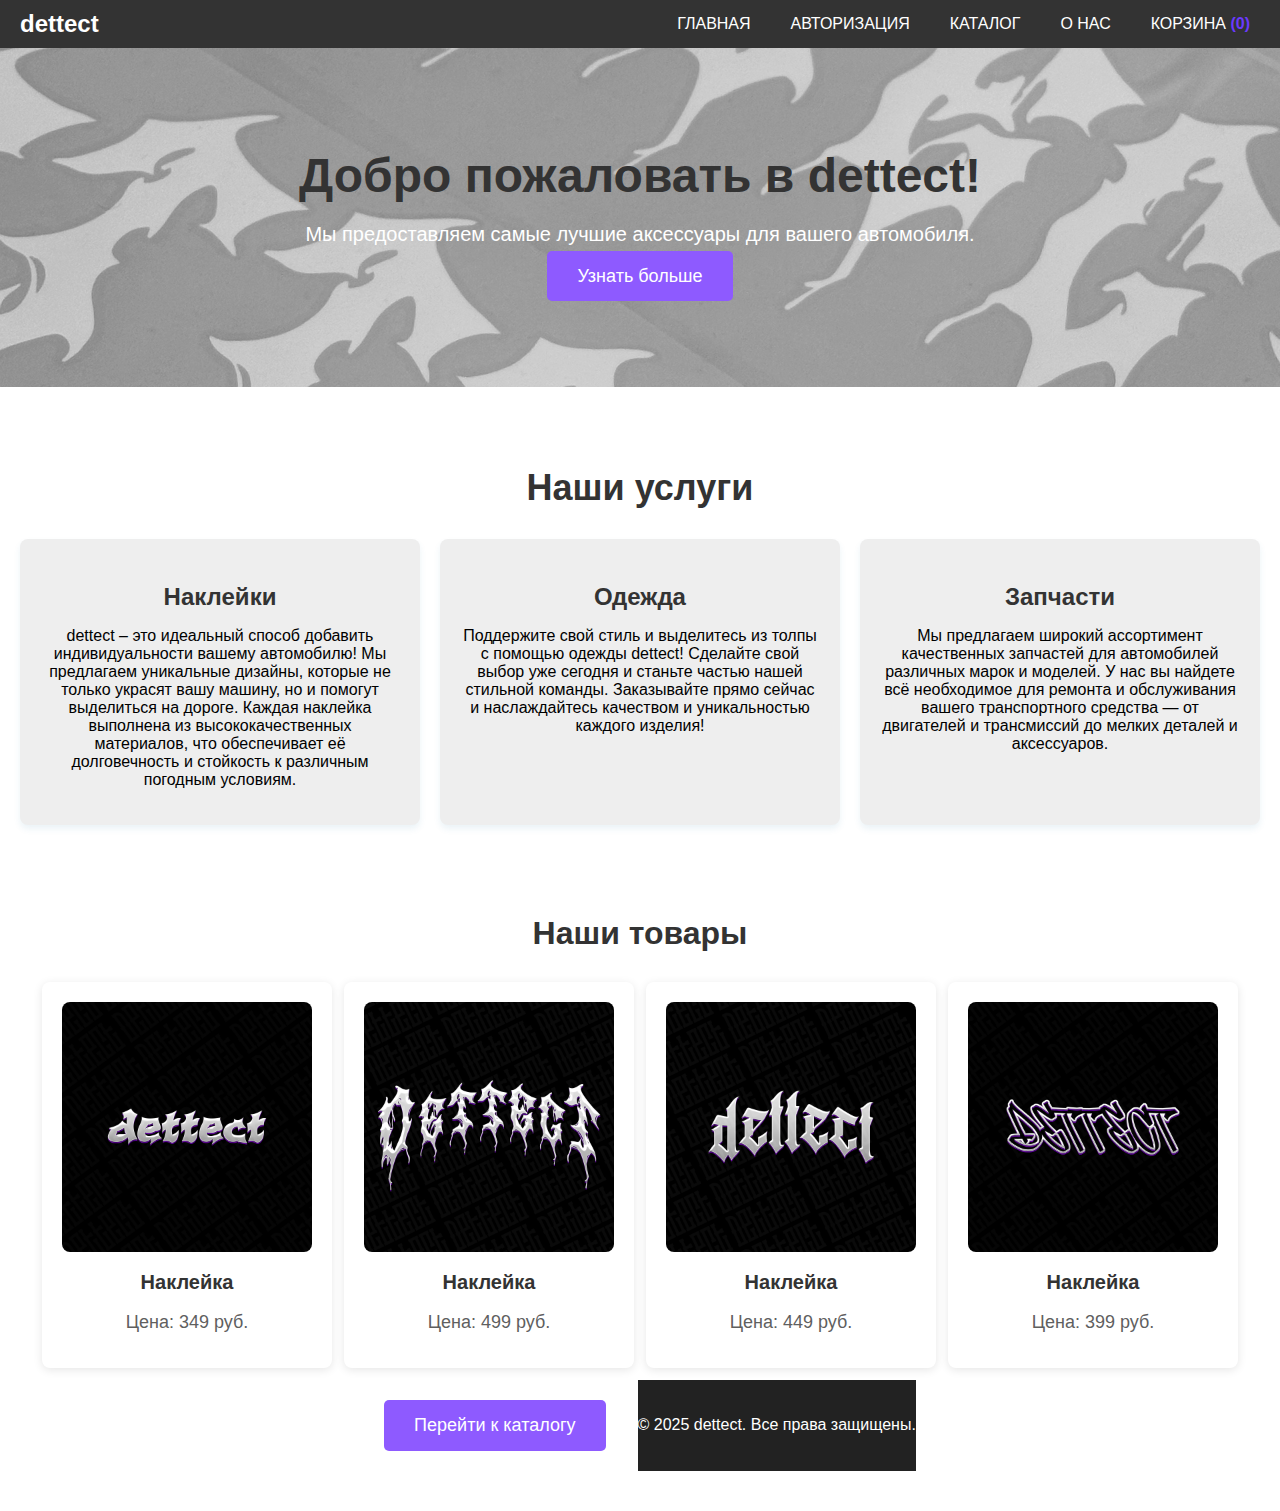
==== index.html @ 69a6373c "first commit" ====
<!DOCTYPE html>
<html lang="ru">
  <head>
    <meta charset="UTF-8" />
    <meta name="viewport" content="width=device-width, initial-scale=1.0" />
    <link rel="stylesheet" href="css/style.css" />
    <title>dettect</title>
  </head>
  <body>
    <!-- Header Section -->
    <header>
      <nav>
        <div class="logo">
          <a href="#">dettect</a>
        </div>
        <ul class="menu">
          <li><a href="index.html">Главная</a></li>
          <li><a href="#">Авторизация</a></li>
          <li><a href="katalog.html">Каталог</a></li>
          <li><a href="onas.html">О нас</a></li>
          <li><a href="korzina.html">Корзина</a></li>
        </ul>
      </nav>
    </header>

    <!-- Main Content Section -->
    <section class="hero">
      <div class="hero-content">
        <h1>Добро пожаловать в dettect!</h1>
        <p>Мы предоставляем самые лучшие аксессуары для вашего автомобиля.</p>
        <a href="onas.html" class="cta-button">Узнать больше</a>
      </div>
    </section>

    <!-- Services Section -->
    <section class="services">
      <h2>Наши услуги</h2>
      <div class="service-cards">
        <div class="service-card">
          <h3>Наклейки</h3>
          <p>dettect – это идеальный способ добавить индивидуальности вашему автомобилю! Мы предлагаем уникальные дизайны, которые не только украсят вашу машину, но и помогут выделиться на дороге. Каждая наклейка выполнена из высококачественных материалов, что обеспечивает её долговечность и стойкость к различным погодным условиям.</p>
        </div>
        <div class="service-card">
          <h3>Одежда</h3>
          <p>Поддержите свой стиль и выделитесь из толпы с помощью одежды dettect! Сделайте свой выбор уже сегодня и станьте частью нашей стильной команды. Заказывайте прямо сейчас и наслаждайтесь качеством и уникальностью каждого изделия!</p>
        </div>
        <div class="service-card">
          <h3>Запчасти</h3>
          <p>Мы предлагаем широкий ассортимент качественных запчастей для автомобилей различных марок и моделей. У нас вы найдете всё необходимое для ремонта и обслуживания вашего транспортного средства — от двигателей и трансмиссий до мелких деталей и аксессуаров.</p>
        </div>
      </div>
    </section>

    <section class="catalog">
      <h1>Наши товары</h1>
      <div class="catalog-container">
        <div class="product-card" onclick="openProductDetails(1)">
          <img src="img/dettect baby.png" alt="Товар 1">
          <h3>Наклейка</h3>
          <p class="price">Цена: 349 руб.</p>
        </div>

        <div class="product-card" onclick="openProductDetails(2)">
          <img src="img/dettect escape.png" alt="Товар 2">
          <h3>Наклейка</h3>
          <p class="price">Цена: 499 руб.</p>
        </div>

        <div class="product-card">
          <img src="img/dettect classic.png" alt="Товар 3">
          <h3>Наклейка</h3>
          <p class="price">Цена: 449 руб.</p>
        </div>

        <div class="product-card">
          <img src="img/dettect graffiti.png" alt="Товар 4">
          <h3>Наклейка</h3>
          <p class="price">Цена: 399 руб.</p>
        </div>
        
        <a href="katalog.html" class="cta-button2">Перейти к каталогу</a>

    <script src="script.js"></script>
    

    <!-- Footer Section -->
    <footer>
      <p>&copy; 2025 dettect. Все права защищены.</p>
    </footer>
  
  </body>
</html>
---- css/style.css ----
/* Общие стили */
body {
    font-family: Arial, sans-serif;
    margin: 0;
    padding: 0;
    background-color: #ffffff;
}

h1, h2, h3 {
    color:#333333;
}

a {
    text-decoration: none;
    color: #fff;
}

ul {
    list-style: none;
    padding: 0;
    margin: 0;
}

/* Стили для Header */
header {
    background-color: #333333;
    color: white;
    padding: 10px 20px;
}

nav {
    display: flex;
    justify-content: space-between;
    align-items: center;
}

nav .logo a {
    font-size: 24px;
    font-weight: bold;
    color: white;
}

nav .menu {
    display: flex;
    gap: 20px;
}

nav .menu li a {
    color: white;
    padding: 10px;
    text-transform: uppercase;
}

nav .menu li a:hover {
    background-color: #444444;
}

/* Стили для Hero Section */
.hero {
    background: url(/img/det2.png) no-repeat center center/cover;
    color: white;
    text-align: center;
    padding: 100px 20px;
}

.hero h1 {
    font-size: 48px;
    margin: 0;
}

.hero p {
    font-size: 20px;
    margin: 20px 0;
}

.cta-button {
    background-color: #8e5aff;
    padding: 15px 30px;
    font-size: 18px;
    border-radius: 5px;
    transition: background-color 0.3s;
}

.cta-button:hover {
    background-color: #6b3aff;
}

.cta-button2 {
    justify-content: center;
    text-align: center;
    background-color: #8e5aff;
    margin: 20px;
    padding: 15px 30px;
    font-size: 18px;
    border-radius: 5px;
    transition: background-color 0.3s;
}

.cta-button2:hover {
    background-color: #6b3aff;
}

/* Стили для Services Section */
.services {
    text-align: center;
    padding: 50px 20px;
    background-color: #fff;
}

.services h2 {
    font-size: 36px;
    margin-bottom: 30px;
}

.service-cards {
    display: flex;
    justify-content: space-around;
    gap: 20px;
}

.service-card {
    background-color: #eee;
    padding: 20px;
    width: 30%;
    border-radius: 8px;
    box-shadow: 0 4px 6px rgba(56, 138, 179, 0.1);
}

.service-card h3 {
    font-size: 24px;
    margin-bottom: 15px;
}

.service-card p {
    font-size: 16px;
}
.cart-count {
    font-weight: bold;
    color: #6b3aff;
}

.cart-modal {
    position: fixed;
    top: 50%;
    left: 50%;
    transform: translate(-50%, -50%);
    background: white;
    padding: 20px;
    box-shadow: 0 0 10px rgba(0, 0, 0, 0.3);
    width: 350px;
    text-align: center;
    border-radius: 10px;
}

.cart-modal .cart-content {
    position: relative;
}

.cart-modal .close-cart, .checkout-content .close-checkout {
    position: absolute;
    top: 10px;
    right: 15px;
    cursor: pointer;
    font-size: 20px;
}

.cart-modal ul {
    list-style: none;
    padding: 0;
}

.cart-modal ul li {
    display: flex;
    align-items: center;
    gap: 10px;
    padding: 5px 0;
}

.cart-modal button, .checkout-content button {
    margin: 10px;
    padding: 10px;
    width: 80%;
    background: #6b3aff;
    color: white;
    border: none;
    cursor: pointer;
}

.cart-modal button:hover, .checkout-content button:hover {
    background: #6b3aff;
}

.checkout-content input {
    width: 80%;
    margin: 10px 0;
    padding: 10px;
    font-size: 16px;
}

.remove-item {
    background: none;
    border: none;
    color: red;
    cursor: pointer;
    font-size: 18px;
}

.catalog {
    max-width: 1200px;
    margin: 40px auto;
    padding: 0 20px;
  }
  
  .catalog h1 {
    text-align: center;
    margin-bottom: 30px;
  }

  .catalog-container {
    display: flex;
    flex-wrap: wrap;
    gap: 12px;
    justify-content: center;
  }

.product-card {
    background-color: #fff;
    border-radius: 8px;
    box-shadow: 0 2px 10px rgba(0, 0, 0, 0.1);
    width: 250px;
    overflow: hidden;
    text-align: center;
    padding: 20px;
    transition: transform 0.3s ease;
  }
  
  .product-card:hover {
    transform: translateY(-10px);
  }
  
  .product-card img {
    width: 100%;
    height: auto;
    border-radius: 8px;
  }
  
  .product-card h3 {
    font-size: 20px;
    margin: 15px 0;
  }
  
  .price {
    font-size: 18px;
    color: #5f5f5f;
    margin-bottom: 15px;
  }
  
  .add-to-cart {
    background-color: #8e5aff;
    color: #fff;
    border: none;
    padding: 10px 20px;
    border-radius: 5px;
    cursor: pointer;
    font-size: 16px;
    transition: background-color 0.3s ease;
  }
  
  .add-to-cart:hover {
    background-color: #6b3aff;
  }

/* Стили для Footer */
footer {
    background-color: #222;
    color: #fff;
    padding: 20px 0;
    text-align: center;
}
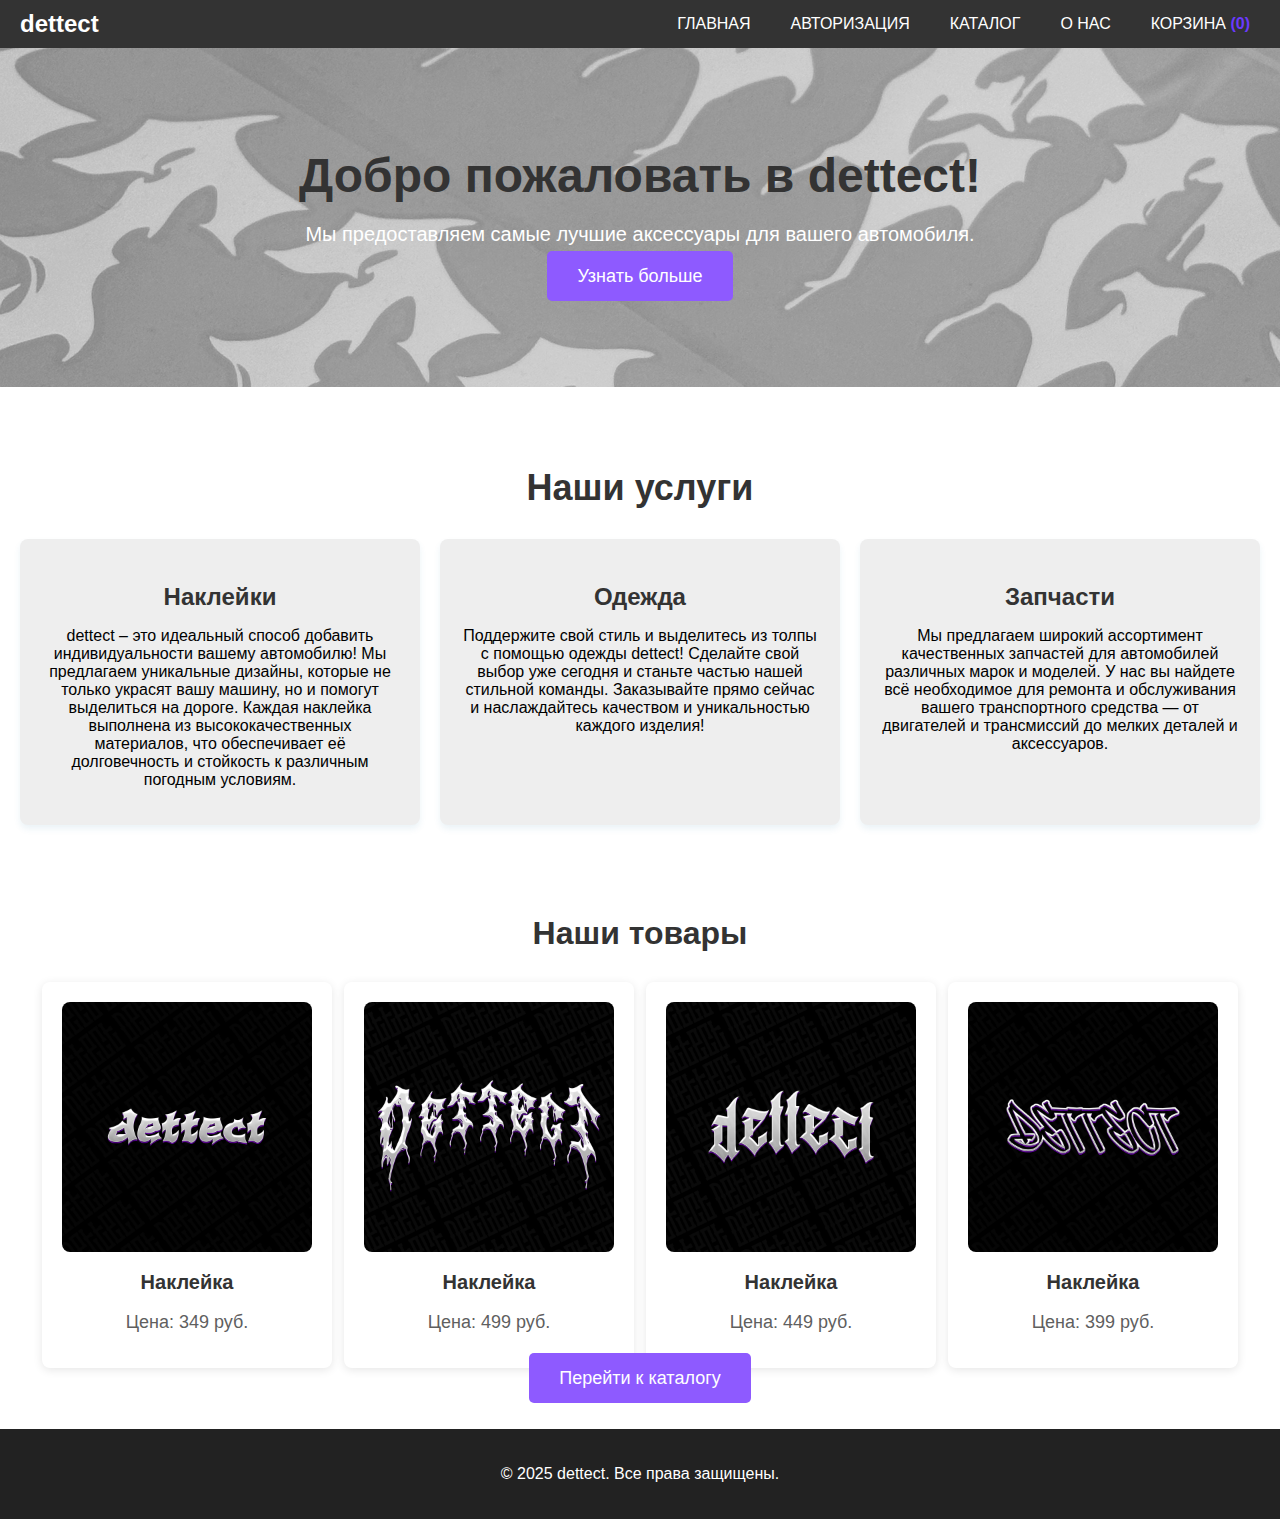
==== commit 07beda48: "first commit" ====
--- a/index.html
+++ b/index.html
@@ -15,7 +15,7 @@
         </div>
         <ul class="menu">
           <li><a href="index.html">Главная</a></li>
-          <li><a href="#">Авторизация</a></li>
+          <li><a href="korzina.html">Авторизация</a></li>
           <li><a href="katalog.html">Каталог</a></li>
           <li><a href="onas.html">О нас</a></li>
           <li><a href="korzina.html">Корзина</a></li>
@@ -77,16 +77,16 @@
           <h3>Наклейка</h3>
           <p class="price">Цена: 399 руб.</p>
         </div>
-        
-        <a href="katalog.html" class="cta-button2">Перейти к каталогу</a>
+      </div>
+      <a href="katalog.html" class="cta-button2">Перейти к каталогу</a>
+    </section>
 
     <script src="script.js"></script>
     
-
     <!-- Footer Section -->
     <footer>
       <p>&copy; 2025 dettect. Все права защищены.</p>
     </footer>
   
   </body>
-</html>
+</html>--- a/css/style.css
+++ b/css/style.css
@@ -209,19 +209,19 @@
     max-width: 1200px;
     margin: 40px auto;
     padding: 0 20px;
-  }
-  
-  .catalog h1 {
-    text-align: center;
+    text-align: center;
+}
+
+.catalog h1 {
     margin-bottom: 30px;
-  }
-
-  .catalog-container {
+}
+
+.catalog-container {
     display: flex;
     flex-wrap: wrap;
     gap: 12px;
     justify-content: center;
-  }
+}
 
 .product-card {
     background-color: #fff;
@@ -232,30 +232,30 @@
     text-align: center;
     padding: 20px;
     transition: transform 0.3s ease;
-  }
-  
-  .product-card:hover {
+}
+
+.product-card:hover {
     transform: translateY(-10px);
-  }
-  
-  .product-card img {
+}
+
+.product-card img {
     width: 100%;
     height: auto;
     border-radius: 8px;
-  }
-  
-  .product-card h3 {
+}
+
+.product-card h3 {
     font-size: 20px;
     margin: 15px 0;
-  }
-  
-  .price {
+}
+
+.price {
     font-size: 18px;
     color: #5f5f5f;
     margin-bottom: 15px;
-  }
-  
-  .add-to-cart {
+}
+
+.add-to-cart {
     background-color: #8e5aff;
     color: #fff;
     border: none;
@@ -264,17 +264,42 @@
     cursor: pointer;
     font-size: 16px;
     transition: background-color 0.3s ease;
-  }
-  
-  .add-to-cart:hover {
+}
+
+.add-to-cart:hover {
     background-color: #6b3aff;
-  }
-
-/* Стили для Footer */
+}
+
+/* Контейнер для кнопки */
+.button-container {
+    display: flex;
+    justify-content: center;
+    margin-top: 30px;
+}
+
+/* Стили для кнопки */
+.cta-button {
+    background-color: #8e5aff;
+    color: white;
+    padding: 15px 30px;
+    font-size: 18px;
+    border-radius: 5px;
+    border: none;
+    cursor: pointer;
+    transition: background-color 0.3s;
+}
+
+.cta-button:hover {
+    background-color: #6b3aff;
+}
+
+/* Footer */
 footer {
     background-color: #222;
     color: #fff;
     padding: 20px 0;
     text-align: center;
-}
-
+    margin-top: 40px;
+}
+
+
